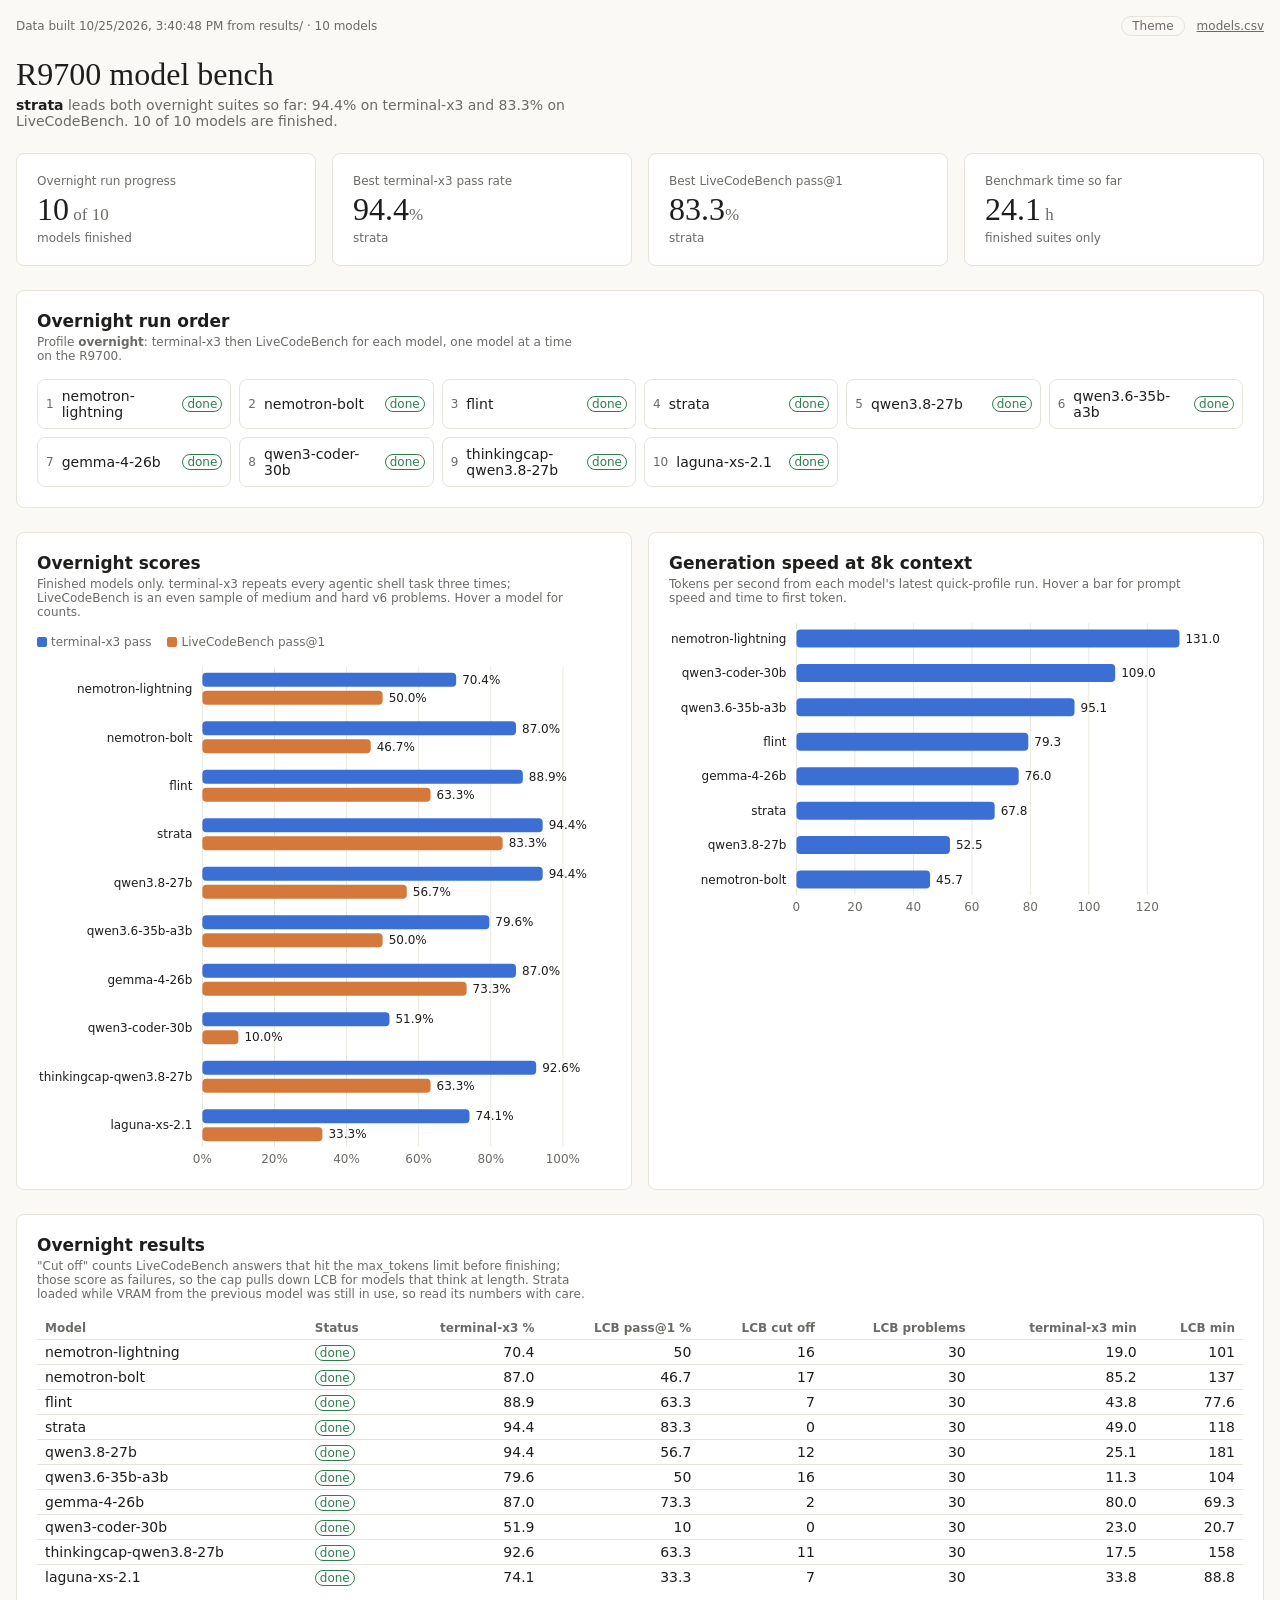
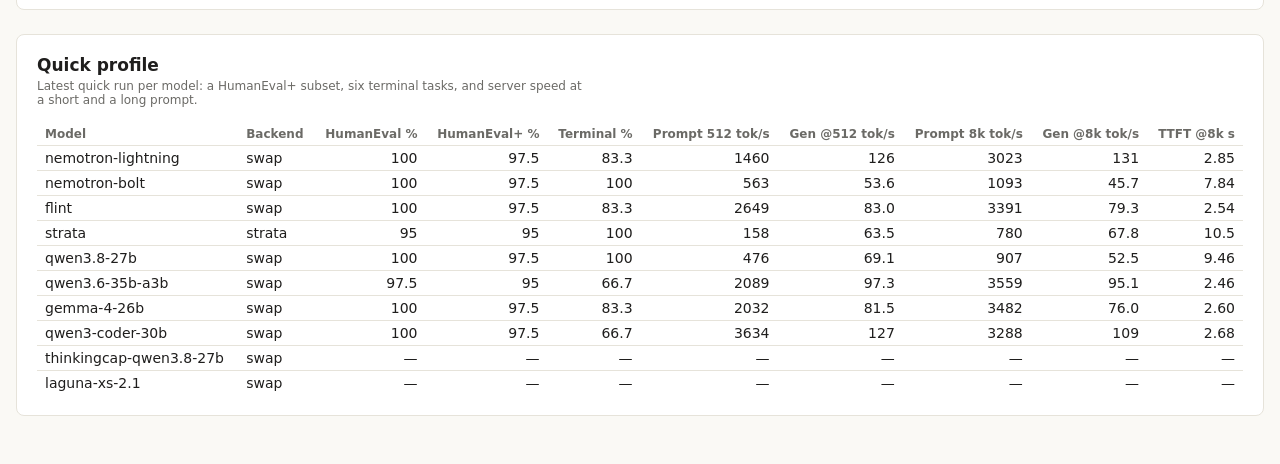
==== dashboard/index.html @ ddcbd3d2 "Initial commit: aibench local LLM benchmark, dashboard and results Benchmark harness for local LLMs " ====
<!doctype html>
<html lang="en">
<head>
<meta charset="utf-8">
<meta name="viewport" content="width=device-width, initial-scale=1">
<title>R9700 model bench</title>
<link rel="stylesheet" href="theme.css">
</head>
<body>
<div class="shell">
  <div class="shell-bar">
    <span id="updated">Loading…</span>
    <span class="shell-actions">
      <button type="button" id="theme-toggle" aria-label="Toggle light or dark theme">Theme</button>
      <a href="data/models.csv" download>models.csv</a>
    </span>
  </div>
  <div id="dash-root"></div>
</div>

<script src="vendor/d3.v7.9.0.min.js"></script>
<script>
// Datasets the page reads, by id. `aibench dashboard` writes these files.
window.DASH_DATASETS = { models: 'data/models.csv' };
</script>
<script src="dash-local.js"></script>
</body>
</html>
---- dashboard/theme.css ----
/* Design tokens page.html uses. On claude.ai the Dashboard type supplies these;
   locally this file does, in light and dark. */
:root {
  color-scheme: light;
  --font-anthropic-sans: system-ui, -apple-system, "Segoe UI", Roboto, "Helvetica Neue", Arial, sans-serif;
  --font-anthropic-serif: "Iowan Old Style", "Palatino Linotype", Palatino, Georgia, serif;

  --color-fg: #1f1e1d;
  --color-fg-muted: #6b6a66;
  --color-bg: #faf9f5;
  --color-panel: #ffffff;
  --color-border-line: #e6e3da;
  --color-ok: #2f7d4f;
  --color-warn: #b26a00;
  --color-bad: #c0392b;

  --dash-series-0: #3b6fd4;
  --dash-series-1: #d4793b;
  --dash-series-2: #3ba68a;
  --dash-series-3: #a65bc7;
  --dash-series-4: #c7a83b;
  --dash-series-5: #c75b7a;
  --dash-series-6: #5bb0c7;
  --dash-series-7: #7a7a7a;

  --cds-gap-xs: 0.25rem;
  --cds-gap-sm: 0.5rem;
  --cds-gap-md: 1rem;
  --cds-gap-lg: 1.5rem;
  --cds-pad-xs: 0.25rem;
  --cds-pad-sm: 0.5rem;
  --cds-pad-lg: 1.25rem;
  --cds-radius: 0.5rem;
  --cds-font-size-title: 2rem;
  --cds-font-size-heading: 1.0625rem;
  --cds-font-size-body: 0.875rem;
  --cds-font-size-caption: 0.75rem;
  --cds-font-weight-medium: 550;
  --cds-surface-popover: var(--color-panel);
  --cds-border: var(--color-border-line);
  --cds-shadow-popover: 0 4px 16px rgb(0 0 0 / 0.12);
  --cds-text-secondary: var(--color-fg-muted);
  --cds-chart-grid: #ebe8df;
  --cds-dur-slow: 300ms;
}

@media (prefers-color-scheme: dark) {
  :root:not([data-theme="light"]) {
    color-scheme: dark;
    --color-fg: #ecebe6;
    --color-fg-muted: #a3a29c;
    --color-bg: #1c1b19;
    --color-panel: #262523;
    --color-border-line: #3a3936;
    --color-ok: #5cbf83;
    --color-warn: #e0a040;
    --color-bad: #e5675a;
    --dash-series-0: #7aa2f0;
    --dash-series-1: #f0a272;
    --cds-shadow-popover: 0 4px 16px rgb(0 0 0 / 0.5);
    --cds-chart-grid: #34332f;
  }
}
:root[data-theme="dark"] {
  color-scheme: dark;
  --color-fg: #ecebe6;
  --color-fg-muted: #a3a29c;
  --color-bg: #1c1b19;
  --color-panel: #262523;
  --color-border-line: #3a3936;
  --color-ok: #5cbf83;
  --color-warn: #e0a040;
  --color-bad: #e5675a;
  --dash-series-0: #7aa2f0;
  --dash-series-1: #f0a272;
  --cds-shadow-popover: 0 4px 16px rgb(0 0 0 / 0.5);
  --cds-chart-grid: #34332f;
}

* { box-sizing: border-box; }
html, body { margin: 0; }
body {
  background: var(--color-bg);
  color: var(--color-fg);
  font-family: var(--font-anthropic-sans);
}
.shell { max-width: 80rem; margin: 0 auto; padding: 1rem 1rem 3rem; }
.shell-bar {
  display: flex; flex-wrap: wrap; justify-content: space-between; align-items: center; gap: 0.5rem;
  font-size: var(--cds-font-size-caption); color: var(--color-fg-muted); margin-bottom: 1.25rem;
}
.shell-actions { display: inline-flex; gap: 0.75rem; align-items: center; }
.shell-bar a { color: inherit; }
.shell-bar button {
  font: inherit; color: inherit; background: none; cursor: pointer;
  border: 1px solid var(--color-border-line); border-radius: 999px; padding: 0.125rem 0.625rem;
}
.dash-skeleton { color: transparent !important; background: var(--color-border-line); border-radius: 4px; }
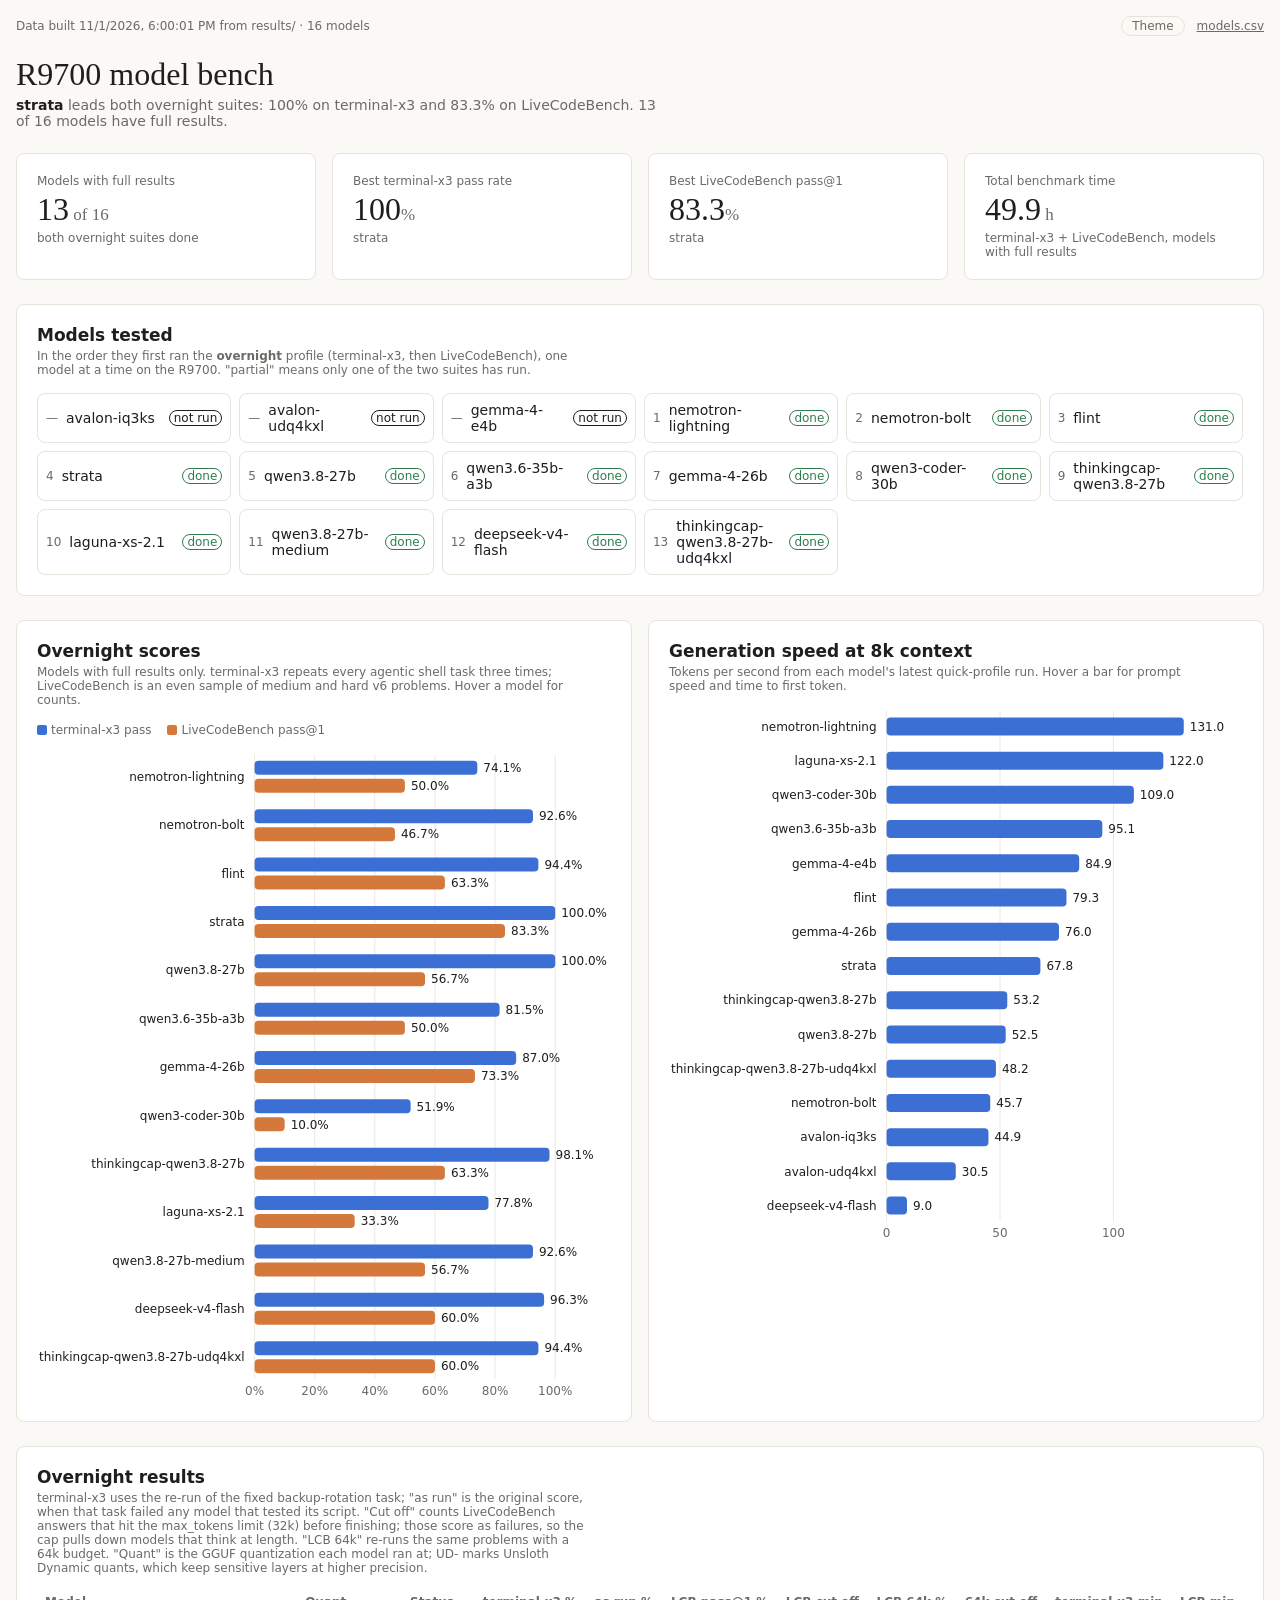
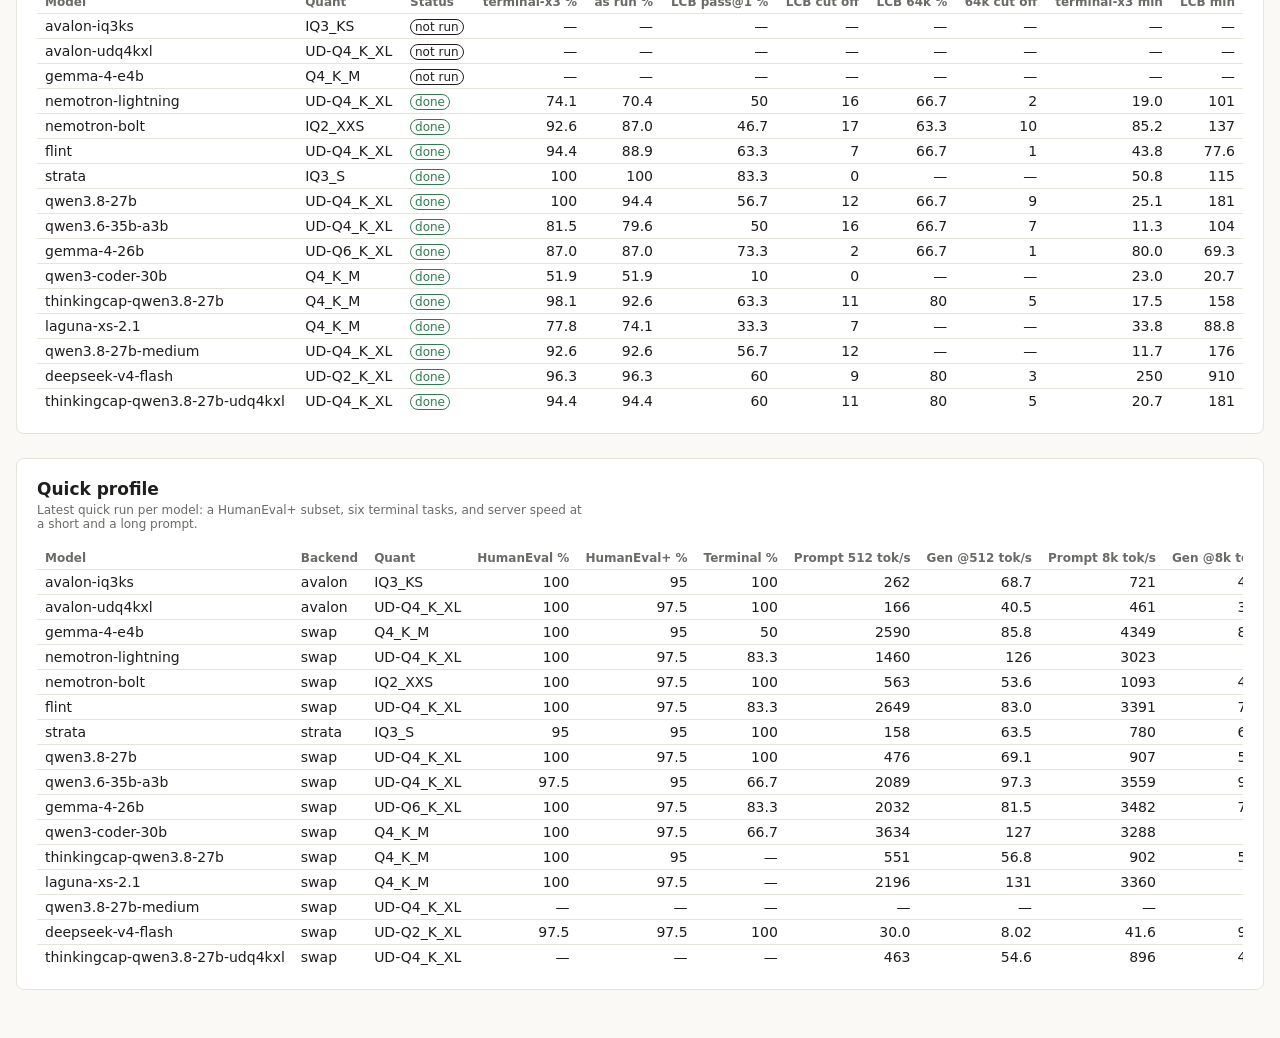
==== commit 71094bfa: "Dashboard icon: side-view brain on a ruler Co-Authored-By: Claude Opus 5.5 <noreply@anthropic.com> C" ====
--- a/dashboard/index.html
+++ b/dashboard/index.html
@@ -4,6 +4,7 @@
 <meta charset="utf-8">
 <meta name="viewport" content="width=device-width, initial-scale=1">
 <title>R9700 model bench</title>
+<link rel="icon" href="favicon.svg" type="image/svg+xml">
 <link rel="stylesheet" href="theme.css">
 </head>
 <body>
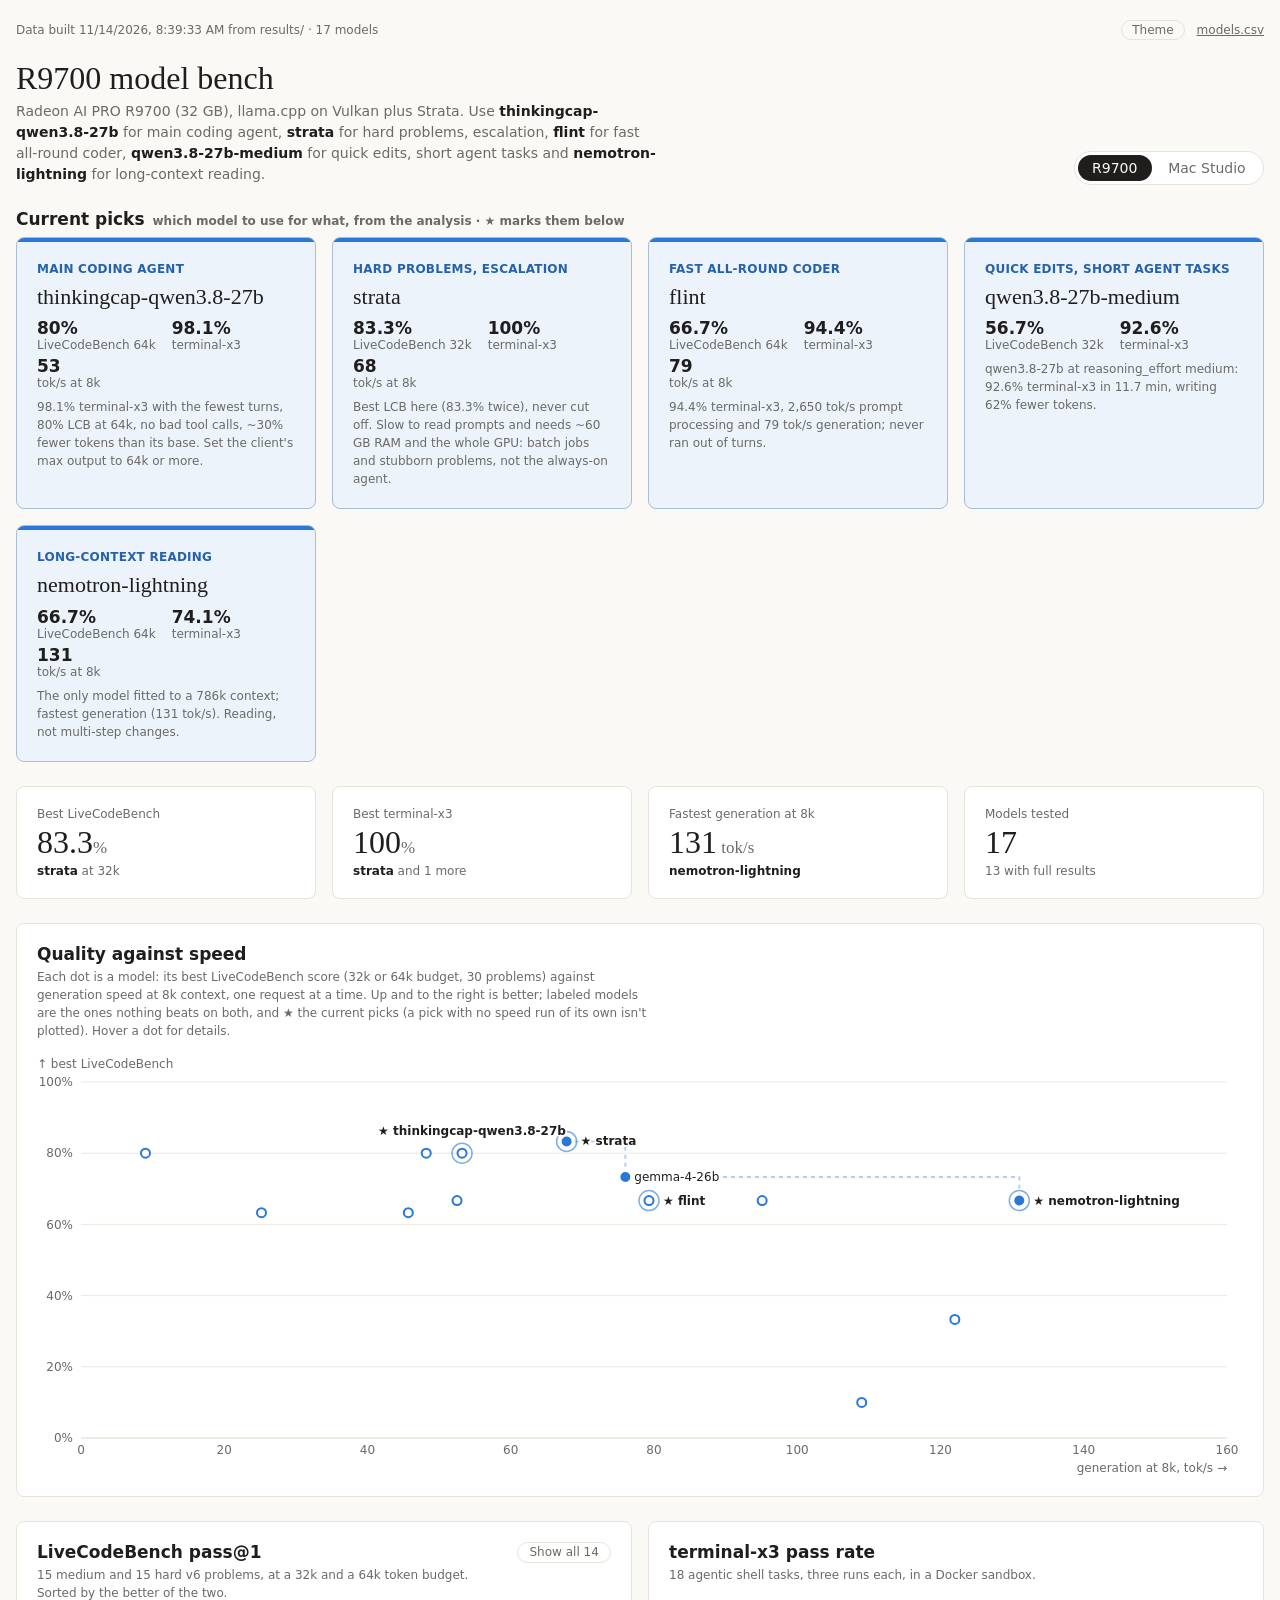
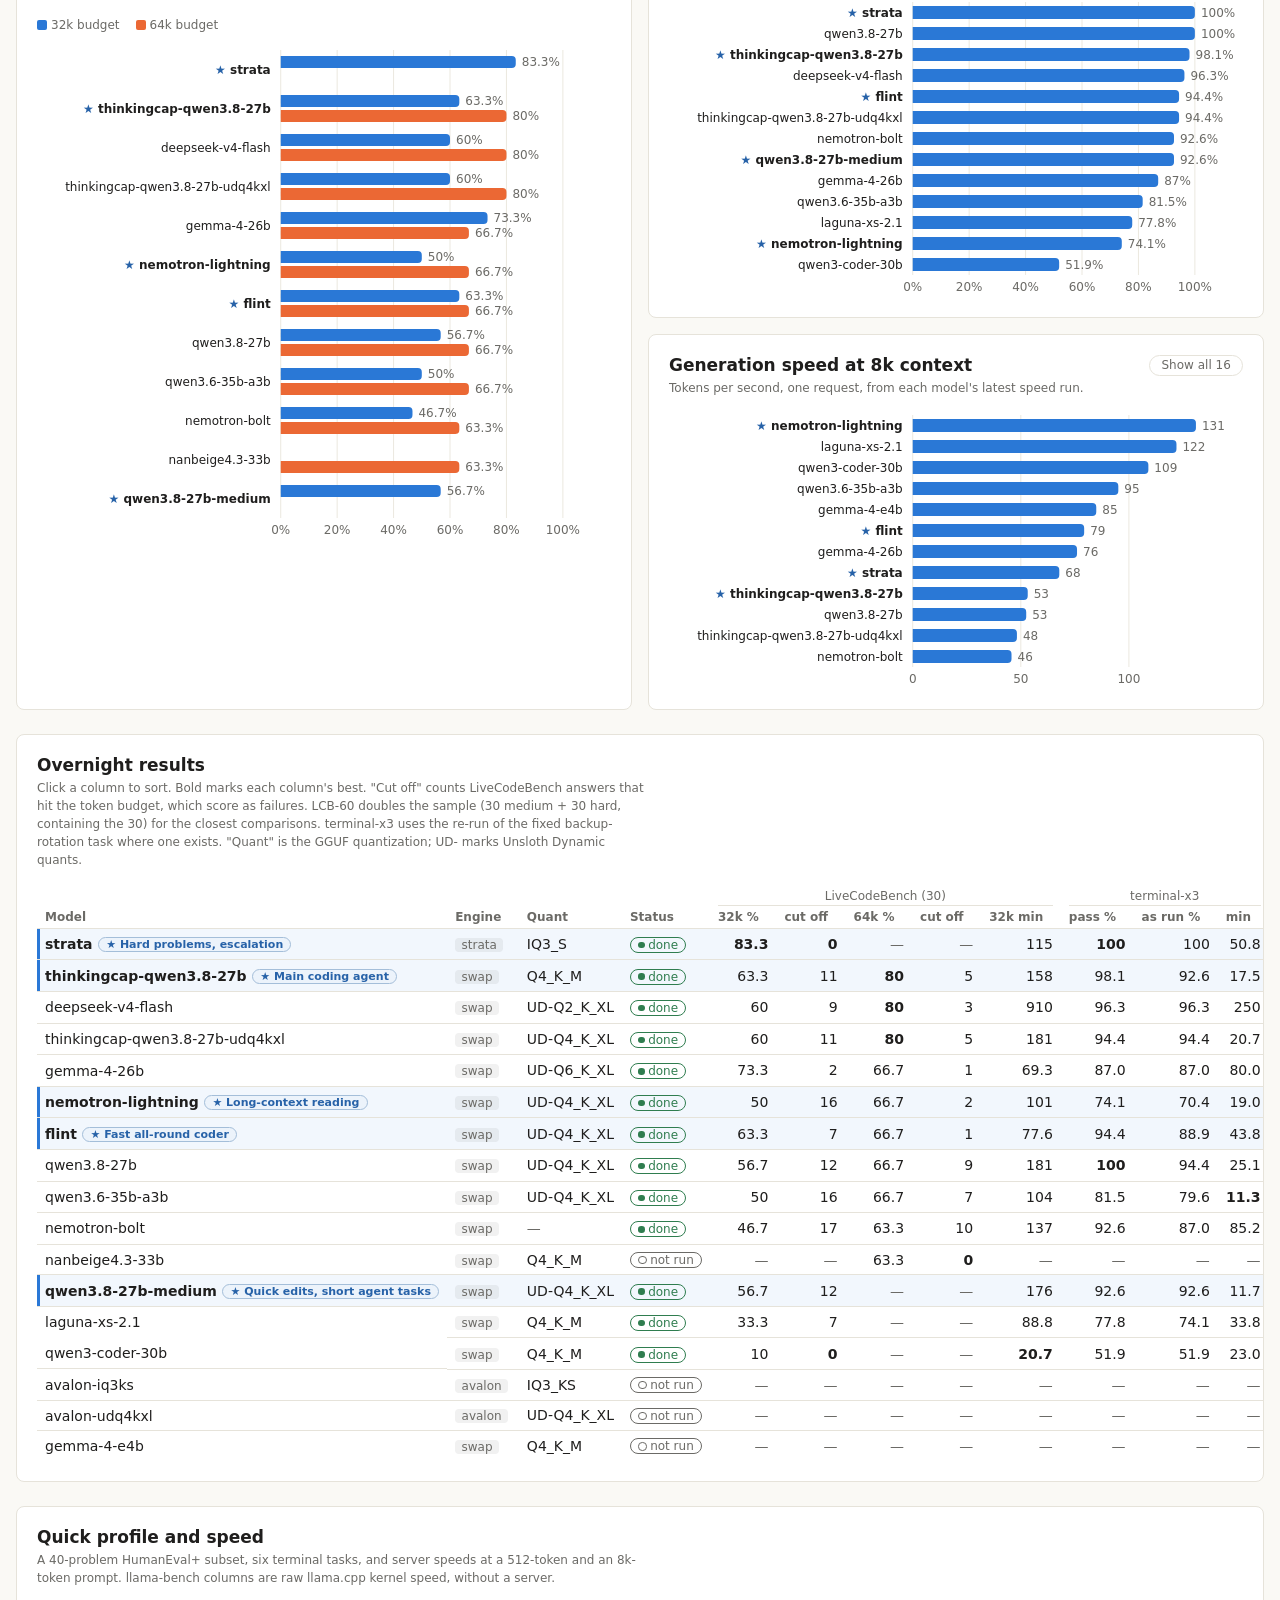
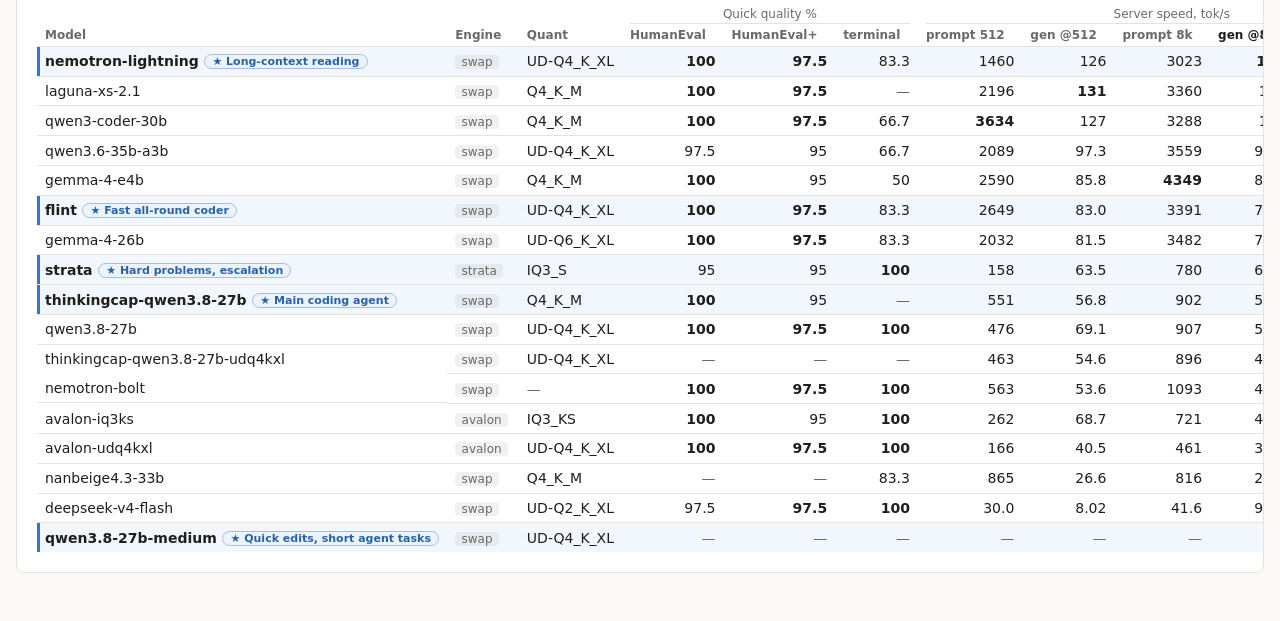
==== commit 86c46712: "Mac results Nov 18–20, Splash, current picks and a redesigned dashboard Results and analysis: - ANAL" ====
--- a/dashboard/index.html
+++ b/dashboard/index.html
@@ -3,7 +3,7 @@
 <head>
 <meta charset="utf-8">
 <meta name="viewport" content="width=device-width, initial-scale=1">
-<title>R9700 model bench</title>
+<title>Model bench</title>
 <link rel="icon" href="favicon.svg" type="image/svg+xml">
 <link rel="stylesheet" href="theme.css">
 </head>
@@ -13,7 +13,7 @@
     <span id="updated">Loading…</span>
     <span class="shell-actions">
       <button type="button" id="theme-toggle" aria-label="Toggle light or dark theme">Theme</button>
-      <a href="data/models.csv" download>models.csv</a>
+      <a id="csv-link" href="data/models.csv" download>models.csv</a>
     </span>
   </div>
   <div id="dash-root"></div>
@@ -22,7 +22,7 @@
 <script src="vendor/d3.v7.9.0.min.js"></script>
 <script>
 // Datasets the page reads, by id. `aibench dashboard` writes these files.
-window.DASH_DATASETS = { models: 'data/models.csv' };
+window.DASH_DATASETS = { models: 'data/models.csv', mac: 'data-mac/models.csv' };
 </script>
 <script src="dash-local.js"></script>
 </body>
--- a/dashboard/theme.css
+++ b/dashboard/theme.css
@@ -14,14 +14,15 @@
   --color-warn: #b26a00;
   --color-bad: #c0392b;
 
-  --dash-series-0: #3b6fd4;
-  --dash-series-1: #d4793b;
-  --dash-series-2: #3ba68a;
-  --dash-series-3: #a65bc7;
-  --dash-series-4: #c7a83b;
-  --dash-series-5: #c75b7a;
-  --dash-series-6: #5bb0c7;
-  --dash-series-7: #7a7a7a;
+  /* Categorical order from the dataviz reference palette (validated for CVD on both surfaces). */
+  --dash-series-0: #2a78d6;
+  --dash-series-1: #eb6834;
+  --dash-series-2: #1baf7a;
+  --dash-series-3: #eda100;
+  --dash-series-4: #e87ba4;
+  --dash-series-5: #008300;
+  --dash-series-6: #6250d6;
+  --dash-series-7: #e34948;
 
   --cds-gap-xs: 0.25rem;
   --cds-gap-sm: 0.5rem;
@@ -55,8 +56,14 @@
     --color-ok: #5cbf83;
     --color-warn: #e0a040;
     --color-bad: #e5675a;
-    --dash-series-0: #7aa2f0;
-    --dash-series-1: #f0a272;
+    --dash-series-0: #3987e5;
+    --dash-series-1: #d95926;
+    --dash-series-2: #199e70;
+    --dash-series-3: #c98500;
+    --dash-series-4: #d55181;
+    --dash-series-5: #0ca30c;
+    --dash-series-6: #9085e9;
+    --dash-series-7: #e66767;
     --cds-shadow-popover: 0 4px 16px rgb(0 0 0 / 0.5);
     --cds-chart-grid: #34332f;
   }
@@ -71,8 +78,14 @@
   --color-ok: #5cbf83;
   --color-warn: #e0a040;
   --color-bad: #e5675a;
-  --dash-series-0: #7aa2f0;
-  --dash-series-1: #f0a272;
+  --dash-series-0: #3987e5;
+  --dash-series-1: #d95926;
+  --dash-series-2: #199e70;
+  --dash-series-3: #c98500;
+  --dash-series-4: #d55181;
+  --dash-series-5: #0ca30c;
+  --dash-series-6: #9085e9;
+  --dash-series-7: #e66767;
   --cds-shadow-popover: 0 4px 16px rgb(0 0 0 / 0.5);
   --cds-chart-grid: #34332f;
 }
@@ -84,7 +97,7 @@
   color: var(--color-fg);
   font-family: var(--font-anthropic-sans);
 }
-.shell { max-width: 80rem; margin: 0 auto; padding: 1rem 1rem 3rem; }
+.shell { max-width: 84rem; margin: 0 auto; padding: 1.25rem 1rem 3rem; }
 .shell-bar {
   display: flex; flex-wrap: wrap; justify-content: space-between; align-items: center; gap: 0.5rem;
   font-size: var(--cds-font-size-caption); color: var(--color-fg-muted); margin-bottom: 1.25rem;
